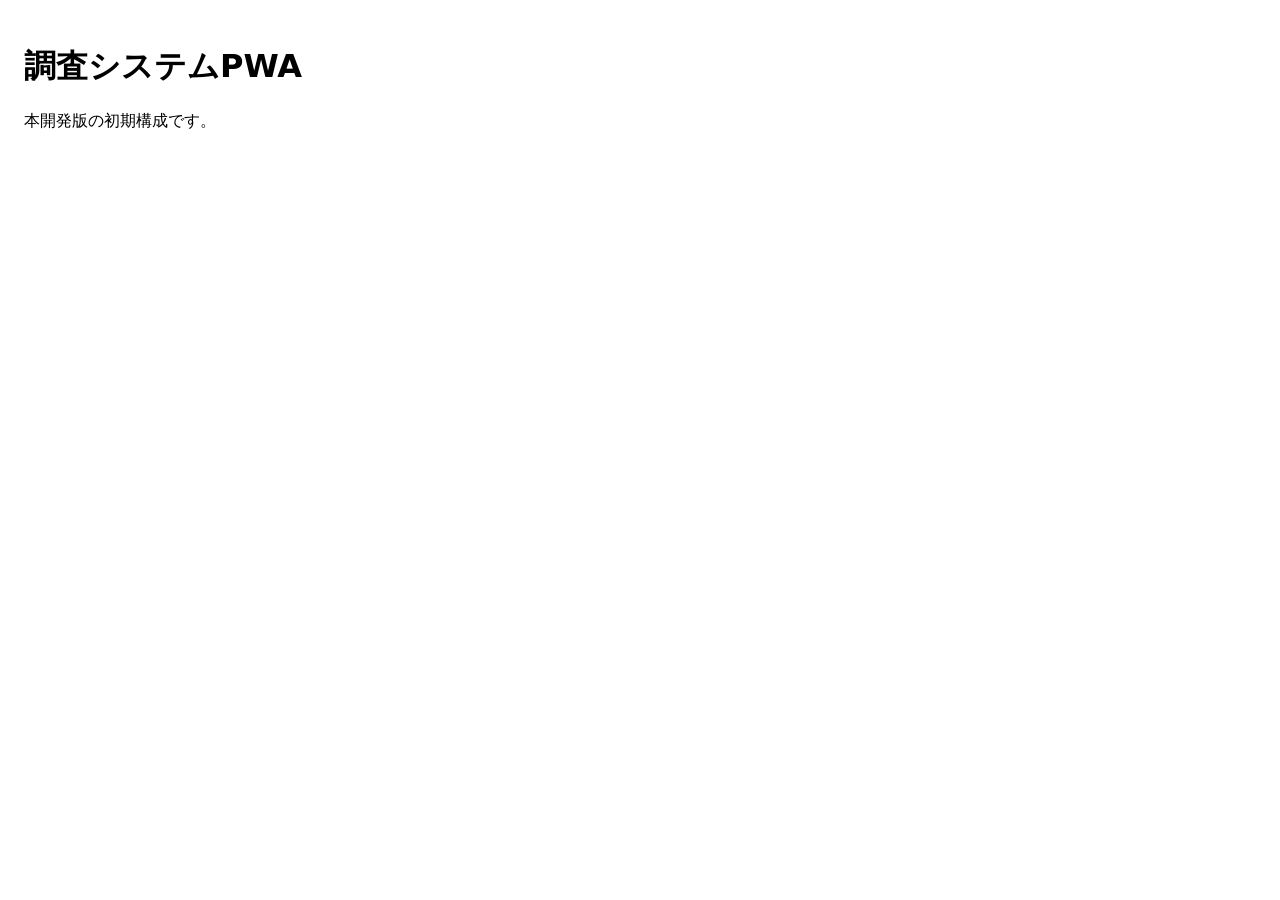
==== index.html @ 534daa72 "Initial project structure and development policy" ====
<!doctype html>
<html lang="ja">
<head>
  <meta charset="UTF-8">
  <meta name="viewport" content="width=device-width, initial-scale=1.0">
  <meta name="theme-color" content="#ffffff">
  <title>調査システムPWA</title>
  <link rel="manifest" href="./manifest.json">
  <link rel="stylesheet" href="./styles/app.css">
</head>
<body>
  <main id="app">
    <h1>調査システムPWA</h1>
    <p>本開発版の初期構成です。</p>
  </main>

  <script src="./src/10_config.js"></script>
  <script src="./src/20_state.js"></script>
  <script src="./src/30_local_store.js"></script>
  <script src="./src/40_sync.js"></script>
  <script src="./src/50_material_record.js"></script>
  <script src="./src/60_shijo.js"></script>
  <script src="./src/70_material_list.js"></script>
  <script src="./src/80_photos.js"></script>
  <script src="./src/90_ui.js"></script>
  <script src="./src/00_boot.js"></script>
</body>
</html>
---- styles/app.css ----
/* 初期構成のみ。画面仕様の確定後に実装する。 */

:root {
  font-family: system-ui, -apple-system, BlinkMacSystemFont, "Segoe UI", sans-serif;
}

body {
  margin: 0;
  padding: 24px;
}
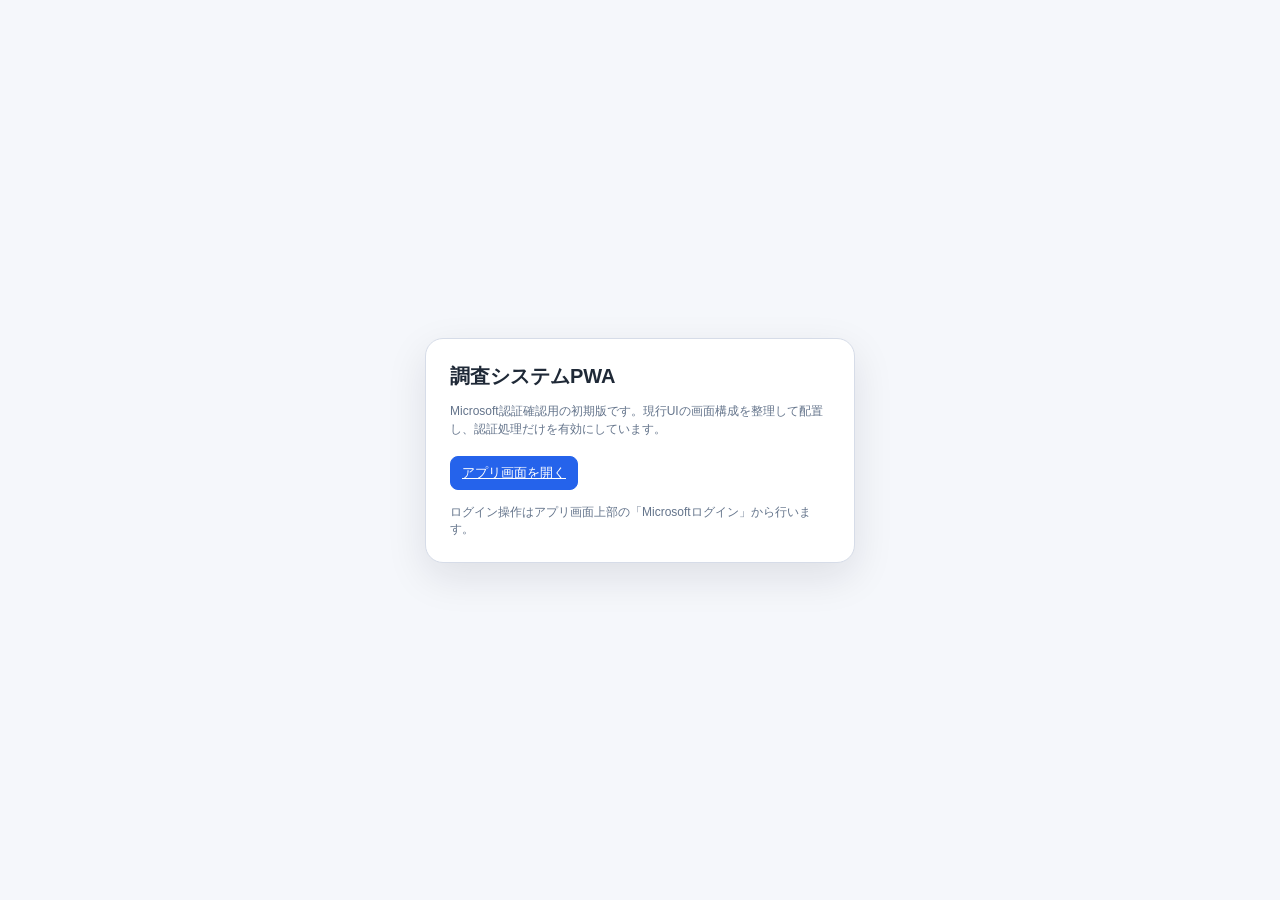
==== commit 58c7ad5b: "Summary: Add Microsoft authentication test shell Description: v0.15系の画面デザインを参考に、継ぎ足し状態の旧app.htmlから業務" ====
--- a/index.html
+++ b/index.html
@@ -1,28 +1 @@
-<!doctype html>
-<html lang="ja">
-<head>
-  <meta charset="UTF-8">
-  <meta name="viewport" content="width=device-width, initial-scale=1.0">
-  <meta name="theme-color" content="#ffffff">
-  <title>調査システムPWA</title>
-  <link rel="manifest" href="./manifest.json">
-  <link rel="stylesheet" href="./styles/app.css">
-</head>
-<body>
-  <main id="app">
-    <h1>調査システムPWA</h1>
-    <p>本開発版の初期構成です。</p>
-  </main>
-
-  <script src="./src/10_config.js"></script>
-  <script src="./src/20_state.js"></script>
-  <script src="./src/30_local_store.js"></script>
-  <script src="./src/40_sync.js"></script>
-  <script src="./src/50_material_record.js"></script>
-  <script src="./src/60_shijo.js"></script>
-  <script src="./src/70_material_list.js"></script>
-  <script src="./src/80_photos.js"></script>
-  <script src="./src/90_ui.js"></script>
-  <script src="./src/00_boot.js"></script>
-</body>
-</html>
+<!doctype html><html lang="ja"><head><meta charset="utf-8"><meta name="viewport" content="width=device-width,initial-scale=1"><title>調査システムPWA</title><link rel="stylesheet" href="./css/common.css"><link rel="stylesheet" href="./css/login.css"></head><body><main class="login-page"><section class="login-card"><h1>調査システムPWA</h1><p class="hint">Microsoft認証確認用の初期版です。現行UIの画面構成を整理して配置し、認証処理だけを有効にしています。</p><div class="login-actions"><a class="btn primary" href="./app.html">アプリ画面を開く</a></div><div class="login-status">ログイン操作はアプリ画面上部の「Microsoftログイン」から行います。</div></section></main></body></html>
--- a/css/common.css
+++ b/css/common.css
@@ -0,0 +1,2 @@
+:root{--bg:#f5f7fb;--panel:#fff;--line:#d6dce8;--text:#1f2937;--muted:#64748b;--main:#2563eb;--main2:#eaf1ff;--green:#16a34a;--orange:#f59e0b;--red:#dc2626;--head:#e8edf6}
+*{box-sizing:border-box}html,body{margin:0;min-height:100%;font-family:-apple-system,BlinkMacSystemFont,"Segoe UI","Noto Sans JP",sans-serif;color:var(--text);background:var(--bg)}button,input,select{font:inherit}.btn{border:1px solid var(--line);background:#fff;border-radius:8px;padding:7px 11px;font-size:13px;cursor:pointer}.btn.primary{background:var(--main);border-color:var(--main);color:#fff}.btn.small{padding:4px 8px;font-size:12px}.btn:disabled{opacity:.55;cursor:not-allowed}.pill{display:inline-flex;align-items:center;border:1px solid var(--line);border-radius:999px;padding:3px 8px;background:#fff;font-size:12px;white-space:nowrap}.hint{font-size:12px;color:var(--muted);line-height:1.5}.panel{background:#fff;border:1px solid var(--line);border-radius:14px;overflow:hidden;box-shadow:0 1px 2px rgba(15,23,42,.04)}
--- a/css/login.css
+++ b/css/login.css
@@ -0,0 +1 @@
+.login-page{min-height:100vh;display:grid;place-items:center;padding:20px}.login-card{width:min(430px,100%);background:#fff;border:1px solid var(--line);border-radius:18px;padding:24px;box-shadow:0 14px 40px rgba(15,23,42,.1)}.login-card h1{font-size:20px;margin:0 0 8px}.login-actions{display:flex;gap:8px;margin-top:18px}.login-status{margin-top:14px;font-size:12px;color:var(--muted)}
